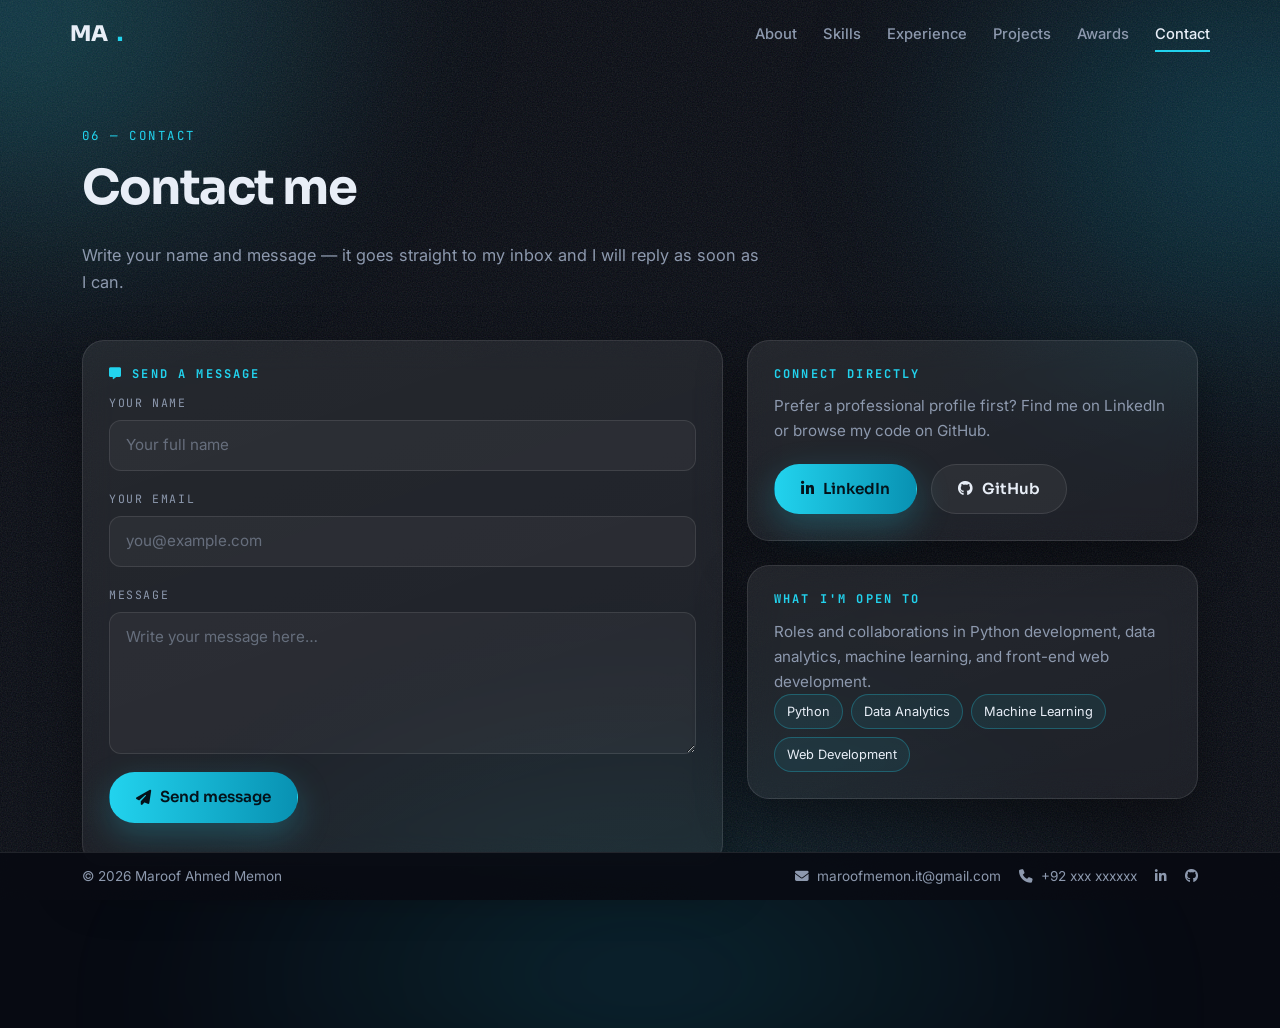
==== contact.html @ 17f88cef "Make site a single scrollable page with section dividers, photo hero, and separate contact page" ====
<!DOCTYPE html>
<html lang="en">
<head>
<meta charset="UTF-8">
<meta name="viewport" content="width=device-width, initial-scale=1.0">
<title>Contact — Maroof Ahmed Memon</title>
<meta name="description" content="Contact Maroof Ahmed Memon — Python Developer, Data Analytics & Machine Learning.">
<link rel="preconnect" href="https://fonts.googleapis.com">
<link rel="preconnect" href="https://fonts.gstatic.com" crossorigin>
<link href="https://fonts.googleapis.com/css2?family=Sora:wght@300;400;600;700;800&family=Inter:wght@300;400;500;600&family=JetBrains+Mono:wght@400;600&display=swap" rel="stylesheet">
<link href="https://cdn.jsdelivr.net/npm/bootstrap@5.3.3/dist/css/bootstrap.min.css" rel="stylesheet">
<link href="https://cdnjs.cloudflare.com/ajax/libs/font-awesome/6.5.2/css/all.min.css" rel="stylesheet">
<link rel="stylesheet" href="style.css">
</head>
<body>

<div class="bg-mesh" aria-hidden="true"></div>
<div class="grain" aria-hidden="true"></div>

<header class="nav" id="nav">
  <div class="container nav-inner">
    <a href="index.html" class="logo">MA<span class="logo-dot">.</span></a>
    <nav class="nav-links" id="navLinks">
      <a href="index.html#about">About</a>
      <a href="index.html#skills">Skills</a>
      <a href="index.html#experience">Experience</a>
      <a href="index.html#projects">Projects</a>
      <a href="index.html#awards">Awards</a>
      <a href="contact.html" class="active">Contact</a>
    </nav>
    <button class="menu-toggle" id="menuToggle" aria-label="Toggle menu" aria-expanded="false">
      <span></span><span></span><span></span>
    </button>
  </div>
</header>

<main>

<!-- ===================== CONTACT ===================== -->
<section class="section section-page-top" id="contact">
  <div class="container">
    <p class="eyebrow reveal">06 — Contact</p>
    <h2 class="section-title reveal">Contact me</h2>
    <p class="section-lead reveal">Write your name and message — it goes straight to my inbox and I will reply as soon as I can.</p>

    <div class="row g-4 contact-row reveal">
      <div class="col-lg-7">
        <div class="glass card">
          <h3><i class="fa-solid fa-message"></i> Send a message</h3>
          <form id="contactForm" action="https://formsubmit.co/maroofmemon.it@gmail.com" method="POST">
            <div class="field">
              <label for="cf-name">Your name</label>
              <input id="cf-name" name="name" type="text" required placeholder="Your full name" autocomplete="name">
            </div>
            <div class="field">
              <label for="cf-email">Your email</label>
              <input id="cf-email" name="email" type="email" required placeholder="you@example.com" autocomplete="email">
            </div>
            <div class="field">
              <label for="cf-message">Message</label>
              <textarea id="cf-message" name="message" rows="5" required placeholder="Write your message here…"></textarea>
            </div>
            <input type="hidden" name="_subject" value="New message from your portfolio">
            <input type="hidden" name="_template" value="table">
            <input type="hidden" name="_captcha" value="false">
            <input type="text" name="_honey" class="d-none" tabindex="-1" autocomplete="off">
            <button type="submit" class="btn btn-primary" id="cf-submit">
              <i class="fa-solid fa-paper-plane"></i> Send message
            </button>
            <p class="form-status" id="formStatus" role="status" aria-live="polite"></p>
          </form>
        </div>
      </div>

      <div class="col-lg-5">
        <div class="d-flex flex-column gap-4">
          <div class="glass card">
            <h3>Connect directly</h3>
            <p class="side-text">Prefer a professional profile first? Find me on LinkedIn or browse my code on GitHub.</p>
            <div class="hero-actions side-actions">
              <a href="https://linkedin.com/in/maroof-memon-965939221" target="_blank" rel="noopener" class="btn btn-primary"><i class="fa-brands fa-linkedin-in"></i> LinkedIn</a>
              <a href="https://github.com/Maroof-Memon" target="_blank" rel="noopener" class="btn btn-ghost"><i class="fa-brands fa-github"></i> GitHub</a>
            </div>
          </div>
          <div class="glass card">
            <h3>What I'm open to</h3>
            <p class="side-text">Roles and collaborations in Python development, data analytics, machine learning, and front-end web development.</p>
            <ul class="chips"><li>Python</li><li>Data Analytics</li><li>Machine Learning</li><li>Web Development</li></ul>
          </div>
        </div>
      </div>
    </div>
  </div>
</section>

</main>

<footer class="footer" id="footer">
  <div class="container footer-inner">
    <span class="footer-copy">© <span id="year"></span> Maroof Ahmed Memon</span>
    <div class="footer-contact">
      <a href="mailto:maroofmemon.it@gmail.com"><i class="fa-solid fa-envelope"></i><span>maroofmemon.it@gmail.com</span></a>
      <span class="footer-phone"><i class="fa-solid fa-phone"></i><span>+92 xxx xxxxxx</span></span>
      <a href="https://linkedin.com/in/maroof-memon-965939221" target="_blank" rel="noopener" aria-label="LinkedIn"><i class="fa-brands fa-linkedin-in"></i></a>
      <a href="https://github.com/Maroof-Memon" target="_blank" rel="noopener" aria-label="GitHub"><i class="fa-brands fa-github"></i></a>
    </div>
  </div>
</footer>

<div class="toast" id="toast"></div>

<script src="script.js"></script>
</body>
</html>
---- style.css ----
:root {
  --bg: #070a12;
  --bg-2: #0b1020;
  --text: #e8eef7;
  --muted: #8d99ae;
  --accent: #22d3ee;
  --accent-deep: #0891b2;
  --accent-bright: #67e8f9;
  --glass: rgba(255, 255, 255, 0.05);
  --glass-2: rgba(255, 255, 255, 0.08);
  --stroke: rgba(255, 255, 255, 0.1);
  --radius: 22px;
  --footer-h: 48px;
  --font-display: "Sora", system-ui, sans-serif;
  --font-body: "Inter", system-ui, sans-serif;
  --font-mono: "JetBrains Mono", monospace;
}

* { margin: 0; padding: 0; box-sizing: border-box; }

html { scroll-behavior: smooth; scroll-padding-top: 90px; }

body {
  font-family: var(--font-body);
  background: var(--bg);
  color: var(--text);
  line-height: 1.65;
  overflow-x: hidden;
  -webkit-font-smoothing: antialiased;
  padding-bottom: calc(var(--footer-h) + 18px);
}

a { text-decoration: none; color: inherit; }
p { margin-bottom: 0; }
ul { list-style: none; padding-left: 0; margin-bottom: 0; }
h1, h2, h3, h4, h5, h6 {
  font-family: var(--font-display);
  font-weight: 700;
  line-height: 1.2;
  margin-top: 0;
  margin-bottom: 0.5rem;
  color: var(--text);
}

.bg-mesh {
  position: fixed;
  inset: -20%;
  z-index: -2;
  background:
    radial-gradient(40% 45% at 15% 15%, rgba(34, 211, 238, 0.26), transparent 60%),
    radial-gradient(38% 42% at 85% 25%, rgba(8, 145, 178, 0.32), transparent 60%),
    radial-gradient(45% 45% at 50% 95%, rgba(34, 211, 238, 0.14), transparent 65%);
  filter: blur(60px);
  animation: drift 22s ease-in-out infinite alternate;
}

@keyframes drift {
  0% { transform: translate3d(0, 0, 0) scale(1); }
  100% { transform: translate3d(-3%, 2%, 0) scale(1.08); }
}

.grain {
  position: fixed;
  inset: 0;
  z-index: -1;
  pointer-events: none;
  opacity: 0.4;
  background-image: url("data:image/svg+xml,%3Csvg xmlns='http://www.w3.org/2000/svg' width='160' height='160'%3E%3Cfilter id='n'%3E%3CfeTurbulence type='fractalNoise' baseFrequency='0.8' numOctaves='3'/%3E%3C/filter%3E%3Crect width='100%25' height='100%25' filter='url(%23n)' opacity='0.35'/%3E%3C/svg%3E");
}

.container { width: min(1160px, 92%); margin-inline: auto; }

.glass {
  background: linear-gradient(160deg, var(--glass-2), var(--glass));
  border: 1px solid var(--stroke);
  backdrop-filter: blur(16px);
  -webkit-backdrop-filter: blur(16px);
  border-radius: var(--radius);
  box-shadow: 0 20px 50px rgba(0, 0, 0, 0.35);
}

.card { color: var(--text); padding: 26px; transition: transform 0.35s ease, border-color 0.35s ease, box-shadow 0.35s ease; }
.card:hover {
  transform: translateY(-5px);
  border-color: rgba(34, 211, 238, 0.45);
  box-shadow: 0 26px 60px rgba(34, 211, 238, 0.12);
}

.grad-text {
  background: linear-gradient(92deg, var(--accent-bright), var(--accent-deep));
  -webkit-background-clip: text;
  background-clip: text;
  color: transparent;
}

/* ---------- Nav ---------- */
.nav {
  position: fixed;
  top: 0; left: 0; right: 0;
  z-index: 100;
  transition: background 0.3s ease, border-color 0.3s ease;
  border-bottom: 1px solid transparent;
}
.nav.scrolled {
  background: rgba(7, 10, 18, 0.8);
  backdrop-filter: blur(18px);
  -webkit-backdrop-filter: blur(18px);
  border-bottom-color: var(--stroke);
}
.nav-inner { display: flex; align-items: center; justify-content: space-between; padding: 16px 0; }
.logo { font-family: var(--font-display); font-weight: 800; font-size: 1.35rem; color: var(--text); letter-spacing: -0.02em; display: inline-flex; align-items: center; gap: 10px; }
.logo-pic {
  width: 36px;
  height: 36px;
  border-radius: 50%;
  object-fit: cover;
  object-position: center;
  border: 1px solid rgba(34, 211, 238, 0.45);
  box-shadow: 0 0 14px rgba(34, 211, 238, 0.28);
  transition: transform 0.3s ease, border-color 0.3s ease, box-shadow 0.3s ease;
}
.logo:hover .logo-pic {
  transform: scale(1.08);
  border-color: var(--accent);
  box-shadow: 0 0 20px rgba(34, 211, 238, 0.5);
}
.logo-dot { color: var(--accent); }
.nav-links { display: flex; align-items: center; gap: 26px; }
.nav-links a {
  color: var(--muted);
  font-size: 0.92rem;
  font-weight: 500;
  position: relative;
  transition: color 0.25s ease;
}
.nav-links a:hover, .nav-links a.active { color: var(--text); }
.nav-links a::after {
  content: "";
  position: absolute;
  left: 0; bottom: -6px;
  width: 0; height: 2px;
  background: var(--accent);
  transition: width 0.3s ease;
}
.nav-links a:hover::after, .nav-links a.active::after { width: 100%; }

.menu-toggle { display: none; flex-direction: column; gap: 5px; background: none; border: 0; cursor: pointer; padding: 8px; }
.menu-toggle span { width: 24px; height: 2px; background: var(--text); border-radius: 2px; transition: transform 0.3s ease, opacity 0.3s ease; }
.menu-toggle.open span:nth-child(1) { transform: translateY(7px) rotate(45deg); }
.menu-toggle.open span:nth-child(2) { opacity: 0; }
.menu-toggle.open span:nth-child(3) { transform: translateY(-7px) rotate(-45deg); }

/* ---------- Sections (single scrollable page) ---------- */
.section { padding: 96px 0; }
#home { padding: 0; }
.section-page-top { padding-top: 126px; }

.section-divider {
  width: min(1160px, 92%);
  height: 1px;
  margin: 0 auto;
  background: linear-gradient(90deg, transparent, rgba(34, 211, 238, 0.5), transparent);
  box-shadow: 0 0 18px rgba(34, 211, 238, 0.28);
}

@keyframes pageIn {
  from { opacity: 0; transform: translateY(18px); }
  to { opacity: 1; transform: none; }
}

/* ---------- Hero ---------- */
.hero { min-height: calc(92svh - var(--footer-h)); display: flex; align-items: center; position: relative; padding: 130px 0 48px; }
.hero-inner { display: grid; grid-template-columns: 1.25fr 0.85fr; gap: 56px; align-items: center; }

.hero-badge {
  display: inline-block;
  font-family: var(--font-mono);
  font-size: 0.75rem;
  letter-spacing: 0.16em;
  text-transform: uppercase;
  color: var(--accent);
  border: 1px solid rgba(34, 211, 238, 0.35);
  background: rgba(34, 211, 238, 0.08);
  padding: 7px 14px;
  border-radius: 999px;
  margin-bottom: 22px;
}

.hero-name {
  font-family: var(--font-display);
  font-size: clamp(2.7rem, 6vw, 4.6rem);
  font-weight: 800;
  line-height: 1.05;
  letter-spacing: -0.03em;
  margin-bottom: 0;
}

.hero-role { font-family: var(--font-display); font-size: clamp(1.1rem, 2.4vw, 1.6rem); font-weight: 600; margin-top: 16px; color: var(--text); }
.typed { color: var(--accent); }
.cursor { color: var(--accent-deep); animation: blink 1s steps(2) infinite; }
@keyframes blink { 50% { opacity: 0; } }

.hero-sub { color: var(--muted); max-width: 56ch; margin-top: 18px; font-size: 1.02rem; }

.hero-actions { display: flex; flex-wrap: wrap; gap: 14px; margin-top: 30px; }
.btn {
  font-family: var(--font-display);
  font-size: 0.95rem;
  font-weight: 600;
  padding: 13px 26px;
  border-radius: 999px;
  text-decoration: none;
  cursor: pointer;
  border: 1px solid transparent;
  transition: transform 0.25s ease, box-shadow 0.25s ease, background 0.25s ease;
  display: inline-flex;
  align-items: center;
  justify-content: center;
  gap: 9px;
}
.btn-primary {
  background: linear-gradient(92deg, var(--accent), var(--accent-deep));
  color: #04121a;
  box-shadow: 0 12px 34px rgba(34, 211, 238, 0.25);
}
.btn-primary:hover { transform: translateY(-3px); box-shadow: 0 18px 44px rgba(34, 211, 238, 0.4); color: #04121a; }
.btn-ghost { background: var(--glass); border-color: var(--stroke); color: var(--text); }
.btn-ghost:hover { background: var(--glass-2); transform: translateY(-3px); color: var(--text); border-color: rgba(34, 211, 238, 0.5); }
.btn:disabled { opacity: 0.55; cursor: wait; transform: none; }
.btn:focus-visible, .btn:focus { box-shadow: 0 0 0 3px rgba(34, 211, 238, 0.4); }

.hero-stats {
  display: grid;
  grid-template-columns: repeat(3, 1fr);
  gap: 20px;
  margin-bottom: 56px;
}
.stat {
  padding: 28px 24px;
  text-align: center;
  position: relative;
  overflow: hidden;
  transition: transform 0.35s ease, border-color 0.35s ease, box-shadow 0.35s ease;
}
.stat::before {
  content: "";
  position: absolute;
  top: 0; left: 18%; right: 18%;
  height: 2px;
  background: linear-gradient(90deg, transparent, var(--accent), transparent);
  opacity: 0.75;
}
.stat:hover {
  transform: translateY(-5px);
  border-color: rgba(34, 211, 238, 0.45);
  box-shadow: 0 24px 54px rgba(34, 211, 238, 0.12);
}
.stat-num {
  display: block;
  font-family: var(--font-display);
  font-size: clamp(1.9rem, 3.6vw, 2.6rem);
  font-weight: 800;
  background: linear-gradient(92deg, var(--accent-bright), var(--accent-deep));
  -webkit-background-clip: text;
  background-clip: text;
  color: transparent;
  line-height: 1.1;
}
.stat-label { display: block; margin-top: 6px; font-size: 0.83rem; color: var(--muted); letter-spacing: 0.08em; text-transform: uppercase; font-family: var(--font-mono); }

/* ---------- Hero photo ---------- */
.hero-photo { display: flex; justify-content: center; }
.photo-frame {
  position: relative;
  padding: 12px;
  border-radius: 30px;
  max-width: 360px;
  width: 100%;
}
.photo-frame img {
  width: 100%;
  aspect-ratio: 3 / 4;
  object-fit: cover;
  object-position: top center;
  display: block;
  border-radius: 22px;
  border: 1px solid var(--stroke);
  background: var(--bg-2);
  cursor: zoom-in;
  transition: transform 0.4s ease, border-color 0.4s ease;
}
.photo-frame:hover img { transform: translateY(-4px); border-color: rgba(34, 211, 238, 0.5); }
.photo-frame::before {
  content: "";
  position: absolute;
  inset: -1px;
  border-radius: 30px;
  padding: 1.5px;
  background: linear-gradient(150deg, rgba(34, 211, 238, 0.85), transparent 45%, rgba(8, 145, 178, 0.55));
  -webkit-mask: linear-gradient(#fff 0 0) content-box, linear-gradient(#fff 0 0);
  -webkit-mask-composite: xor;
  mask-composite: exclude;
  pointer-events: none;
}
.photo-tag {
  position: absolute;
  left: 50%;
  bottom: -16px;
  transform: translateX(-50%);
  display: inline-flex;
  align-items: center;
  gap: 8px;
  white-space: nowrap;
  font-family: var(--font-mono);
  font-size: 0.68rem;
  letter-spacing: 0.14em;
  text-transform: uppercase;
  color: var(--text);
  background: rgba(11, 16, 32, 0.92);
  border: 1px solid rgba(34, 211, 238, 0.4);
  border-radius: 999px;
  padding: 8px 14px;
  backdrop-filter: blur(10px);
  -webkit-backdrop-filter: blur(10px);
  box-shadow: 0 10px 30px rgba(0, 0, 0, 0.45);
}
.photo-dot {
  width: 8px; height: 8px;
  border-radius: 50%;
  background: var(--accent);
  box-shadow: 0 0 10px var(--accent);
  animation: blink 1.4s ease-in-out infinite;
}

/* ---------- Sections ---------- */
.eyebrow {
  font-family: var(--font-mono);
  font-size: 0.78rem;
  letter-spacing: 0.2em;
  text-transform: uppercase;
  color: var(--accent);
  margin-bottom: 12px;
}
.section-title {
  font-family: var(--font-display);
  font-size: clamp(1.9rem, 4vw, 3rem);
  font-weight: 700;
  letter-spacing: -0.03em;
  margin-bottom: 44px;
}
.section-lead { color: var(--muted); max-width: 68ch; margin: -18px 0 44px; font-size: 1.02rem; }
.subsection-title {
  font-family: var(--font-display);
  font-size: clamp(1.3rem, 2.6vw, 1.7rem);
  letter-spacing: -0.02em;
  margin: 56px 0 24px;
}

/* ---------- About ---------- */
.about-grid { display: grid; grid-template-columns: 1.4fr 1fr; gap: 24px; }
.about-main p + p { margin-top: 16px; color: var(--muted); }
.about-main p:first-child { font-size: 1.06rem; }
.about-main strong { color: var(--accent); font-weight: 600; }
.about-side { display: grid; gap: 24px; align-content: start; }
.card h3 {
  font-family: var(--font-mono);
  font-size: 0.75rem;
  letter-spacing: 0.18em;
  text-transform: uppercase;
  color: var(--accent);
  margin-bottom: 12px;
}
.edu-degree { font-family: var(--font-display); font-weight: 700; font-size: 1.1rem; }
.edu-school { color: var(--muted); }
.edu-meta { color: var(--accent); font-size: 0.9rem; margin-top: 4px; }
.edu-areas { color: var(--muted); font-size: 0.88rem; margin-top: 12px; border-top: 1px solid var(--stroke); padding-top: 12px; }

/* ---------- Skills ---------- */
.skills-grid { display: grid; grid-template-columns: repeat(4, 1fr); gap: 20px; }
.chips { list-style: none; display: flex; flex-wrap: wrap; gap: 8px; }
.chips li {
  font-size: 0.8rem;
  padding: 6px 12px;
  border-radius: 999px;
  background: rgba(34, 211, 238, 0.08);
  border: 1px solid rgba(34, 211, 238, 0.28);
  color: var(--text);
  transition: background 0.25s ease, border-color 0.25s ease;
}
.chips li:hover { background: rgba(34, 211, 238, 0.2); border-color: rgba(34, 211, 238, 0.55); }

/* ---------- Timeline ---------- */
.timeline { position: relative; padding-left: 30px; max-width: 860px; }
.timeline::before {
  content: "";
  position: absolute;
  left: 6px; top: 12px; bottom: 12px;
  width: 2px;
  background: linear-gradient(180deg, var(--accent), transparent);
}
.timeline-item { position: relative; }
.timeline-dot {
  position: absolute;
  left: -31px; top: 32px;
  width: 14px; height: 14px;
  border-radius: 50%;
  background: var(--accent);
  box-shadow: 0 0 0 5px rgba(34, 211, 238, 0.18), 0 0 18px rgba(34, 211, 238, 0.8);
}
.timeline-head { display: flex; justify-content: space-between; align-items: flex-start; gap: 16px; flex-wrap: wrap; }
.timeline-head h3 { color: var(--text); font-family: var(--font-display); font-size: 1.35rem; text-transform: none; letter-spacing: -0.02em; margin-bottom: 4px; }
.timeline-company { color: var(--accent); font-weight: 500; }
.timeline-date {
  font-family: var(--font-mono);
  font-size: 0.78rem;
  color: var(--muted);
  border: 1px solid var(--stroke);
  padding: 6px 12px;
  border-radius: 999px;
  white-space: nowrap;
}
.bullets { list-style: none; margin-top: 18px; display: grid; gap: 10px; }
.bullets li { position: relative; padding-left: 22px; color: var(--muted); font-size: 0.95rem; }
.bullets li::before {
  content: "▹";
  position: absolute;
  left: 0;
  color: var(--accent);
}

/* ---------- Projects ---------- */
.projects-grid { display: grid; grid-template-columns: repeat(3, 1fr); gap: 22px; }
.project-wide { grid-column: 1 / -1; }
.project-top { display: flex; justify-content: space-between; align-items: center; margin-bottom: 14px; }
.project-index { font-family: var(--font-mono); font-size: 0.85rem; color: var(--muted); }
.project-award {
  font-family: var(--font-mono);
  font-size: 0.72rem;
  letter-spacing: 0.12em;
  text-transform: uppercase;
  color: #04121a;
  background: linear-gradient(92deg, var(--accent-bright), var(--accent-deep));
  padding: 5px 12px;
  border-radius: 999px;
  font-weight: 600;
}
.project h3 { font-family: var(--font-display); font-size: 1.3rem; color: var(--text); text-transform: none; letter-spacing: -0.02em; margin-bottom: 10px; }
.project p { color: var(--muted); font-size: 0.95rem; }
.project strong { color: var(--text); }
.tech { margin-top: 18px; }

.project-media { margin-top: 20px; }
.project-media img {
  width: 100%;
  aspect-ratio: 16 / 9;
  object-fit: cover;
  display: block;
  border-radius: 14px;
  border: 1px solid var(--stroke);
  background: var(--bg-2);
  transition: transform 0.35s ease, border-color 0.35s ease;
}
.project-media img.zoomable { cursor: zoom-in; }
.project-media img.zoomable:hover { transform: translateY(-4px); border-color: rgba(34, 211, 238, 0.55); }

.gallery { display: grid; grid-template-columns: repeat(3, 1fr); gap: 12px; }
.gallery img { aspect-ratio: 16 / 10; }

.project-media.media-missing img { display: none; }
.project-media.media-missing {
  aspect-ratio: 16 / 9;
  border: 1px dashed rgba(34, 211, 238, 0.45);
  border-radius: 14px;
  background: linear-gradient(160deg, rgba(34, 211, 238, 0.08), rgba(255, 255, 255, 0.02));
  display: flex;
  flex-direction: column;
  align-items: center;
  justify-content: center;
  gap: 10px;
  text-align: center;
  padding: 24px;
  color: var(--muted);
  font-size: 0.85rem;
}
.project-media.media-missing::before {
  content: "\f201";
  font-family: "Font Awesome 6 Free";
  font-weight: 900;
  font-size: 1.8rem;
  color: var(--accent);
  line-height: 1;
}
.project-media.media-missing::after { content: attr(data-fallback); max-width: 36ch; line-height: 1.5; }

/* ---------- Awards ---------- */
.awards-grid { display: grid; grid-template-columns: repeat(3, 1fr); gap: 20px; }
.award-icon { font-size: 1.4rem; display: block; margin-bottom: 14px; color: var(--accent); }
.award h3 { color: var(--text); text-transform: none; font-family: var(--font-display); font-size: 1.05rem; letter-spacing: -0.01em; margin-bottom: 8px; }
.award p { color: var(--muted); font-size: 0.9rem; }
.award-highlight {
  border-color: rgba(34, 211, 238, 0.5);
  background: linear-gradient(160deg, rgba(34, 211, 238, 0.14), rgba(8, 145, 178, 0.08));
}

.cert-grid { display: grid; grid-template-columns: repeat(4, 1fr); gap: 18px; }
.cert { display: flex; flex-direction: column; gap: 8px; text-align: left; }
.cert > i { font-size: 1.7rem; color: var(--accent); }
.cert-title { font-family: var(--font-display); font-weight: 600; font-size: 0.95rem; color: var(--text); line-height: 1.4; }
.cert-link { font-family: var(--font-mono); font-size: 0.72rem; letter-spacing: 0.1em; text-transform: uppercase; color: var(--muted); transition: color 0.25s ease; }
.cert:hover .cert-link { color: var(--accent); }
.cert img {
  width: 100%;
  aspect-ratio: 4 / 3;
  object-fit: cover;
  object-position: top;
  display: block;
  border-radius: 12px;
  border: 1px solid var(--stroke);
  cursor: zoom-in;
  background: var(--bg-2);
}

/* ---------- Contact ---------- */
.contact-row { align-items: stretch; }
.side-text { color: var(--muted); font-size: 0.95rem; }
.side-actions { margin-top: 20px; }
.form-status { margin-top: 16px; font-size: 0.92rem; color: var(--muted); }
.form-status.ok { color: var(--accent); font-weight: 500; }
.form-status.err { color: var(--text); font-weight: 500; }

.field { display: flex; flex-direction: column; gap: 8px; margin-bottom: 18px; }
.field label {
  font-family: var(--font-mono);
  font-size: 0.72rem;
  letter-spacing: 0.14em;
  text-transform: uppercase;
  color: var(--muted);
}
.field input, .field textarea {
  background: rgba(255, 255, 255, 0.04);
  border: 1px solid var(--stroke);
  border-radius: 12px;
  padding: 13px 16px;
  color: var(--text);
  font-family: var(--font-body);
  font-size: 0.95rem;
  line-height: 1.5;
  transition: border-color 0.25s ease, box-shadow 0.25s ease;
}
.field input:focus, .field textarea:focus {
  outline: none;
  border-color: var(--accent);
  box-shadow: 0 0 0 3px rgba(34, 211, 238, 0.15);
  background: rgba(34, 211, 238, 0.05);
}
.field input::placeholder, .field textarea::placeholder { color: rgba(141, 153, 174, 0.6); }
.field textarea { resize: vertical; min-height: 130px; }

/* ---------- Footer (static) ---------- */
.footer {
  position: fixed;
  left: 0; right: 0; bottom: 0;
  z-index: 90;
  height: var(--footer-h);
  background: rgba(7, 10, 18, 0.88);
  backdrop-filter: blur(16px);
  -webkit-backdrop-filter: blur(16px);
  border-top: 1px solid var(--stroke);
}
.footer-inner {
  height: 100%;
  display: flex;
  justify-content: space-between;
  align-items: center;
  gap: 16px;
  color: var(--muted);
  font-size: 0.85rem;
}
.footer-contact { display: flex; align-items: center; gap: 18px; flex-wrap: wrap; }
.footer-contact a,
.footer-contact .footer-phone {
  display: inline-flex;
  align-items: center;
  gap: 8px;
  color: var(--muted);
  font-size: 0.85rem;
  transition: color 0.25s ease;
}
.footer-contact a:hover { color: var(--accent); }

/* ---------- Toast ---------- */
.toast {
  position: fixed;
  left: 50%; bottom: calc(var(--footer-h) + 18px);
  transform: translate(-50%, 120px);
  background: rgba(11, 16, 32, 0.96);
  border: 1px solid rgba(34, 211, 238, 0.4);
  color: var(--text);
  padding: 12px 22px;
  border-radius: 999px;
  font-size: 0.9rem;
  z-index: 250;
  transition: transform 0.4s cubic-bezier(0.2, 0.9, 0.3, 1.4);
  backdrop-filter: blur(12px);
}
.toast.show { transform: translate(-50%, 0); }

/* ---------- Lightbox ---------- */
.lightbox {
  position: fixed;
  inset: 0;
  z-index: 300;
  background: rgba(4, 6, 12, 0.93);
  backdrop-filter: blur(8px);
  -webkit-backdrop-filter: blur(8px);
  display: none;
  align-items: center;
  justify-content: center;
  padding: 5vh 5vw;
}
.lightbox.open { display: flex; animation: pageIn 0.3s ease both; }
.lightbox img {
  max-width: 100%;
  max-height: 86vh;
  border-radius: 14px;
  border: 1px solid var(--stroke);
  box-shadow: 0 30px 80px rgba(0, 0, 0, 0.65);
  object-fit: contain;
}
.lightbox-close {
  position: absolute;
  top: 18px; right: 26px;
  font-size: 1.8rem;
  background: none;
  border: 0;
  color: var(--text);
  cursor: pointer;
  transition: color 0.25s ease, transform 0.25s ease;
}
.lightbox-close:hover { color: var(--accent); transform: scale(1.1); }

/* ---------- Reveal ---------- */
.reveal { opacity: 0; transform: translateY(28px); transition: opacity 0.7s ease, transform 0.7s ease; }
.reveal.visible { opacity: 1; transform: none; }

/* ---------- Responsive ---------- */
@media (max-width: 1100px) {
  .projects-grid { grid-template-columns: repeat(2, 1fr); }
  .cert-grid { grid-template-columns: repeat(2, 1fr); }
}

@media (max-width: 980px) {
  .hero-inner, .about-grid { grid-template-columns: 1fr; }
  .skills-grid { grid-template-columns: repeat(2, 1fr); }
  .awards-grid { grid-template-columns: repeat(2, 1fr); }
  .gallery { grid-template-columns: repeat(2, 1fr); }
}

@media (max-width: 720px) {
  .nav-links {
    position: fixed;
    top: 64px; right: 4%;
    left: 4%;
    flex-direction: column;
    align-items: stretch;
    gap: 4px;
    background: rgba(7, 10, 18, 0.97);
    border: 1px solid var(--stroke);
    border-radius: 20px;
    padding: 16px;
    backdrop-filter: blur(20px);
    transform: translateY(-14px);
    opacity: 0;
    pointer-events: none;
    transition: opacity 0.3s ease, transform 0.3s ease;
  }
  .nav-links.open { opacity: 1; transform: none; pointer-events: auto; }
  .nav-links a { padding: 12px 14px; border-radius: 12px; }
  .nav-links a:hover { background: var(--glass-2); }
  .nav-links a::after { display: none; }
  .menu-toggle { display: flex; }

  .projects-grid, .skills-grid, .awards-grid, .cert-grid, .hero-stats, .gallery { grid-template-columns: 1fr; }
  .section { padding: 68px 0; }
  .section-page-top { padding-top: 108px; }
  .card { padding: 22px; }
  .timeline { padding-left: 24px; }

  .footer-contact a span,
  .footer-contact .footer-phone span { display: none; }
  .footer-copy { font-size: 0.78rem; }
  .footer-inner { font-size: 0.78rem; }
}

@media (prefers-reduced-motion: reduce) {
  * { animation: none !important; transition: none !important; scroll-behavior: auto; }
  .reveal { opacity: 1; transform: none; }
}
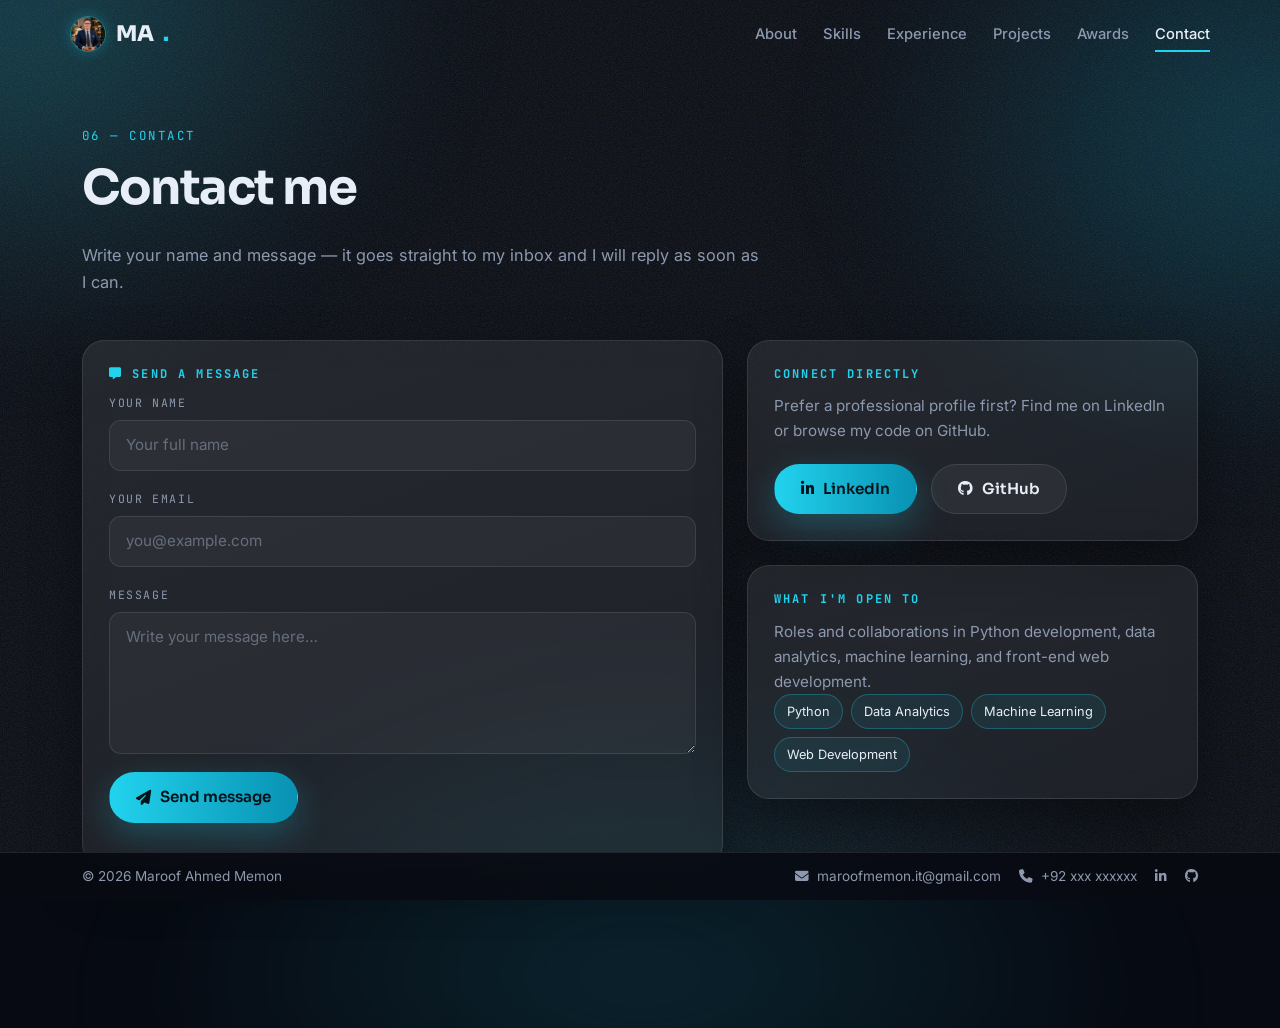
==== commit b6e2efd1: "Add logo image to contact page nav" ====
--- a/contact.html
+++ b/contact.html
@@ -19,7 +19,10 @@
 
 <header class="nav" id="nav">
   <div class="container nav-inner">
-    <a href="index.html" class="logo">MA<span class="logo-dot">.</span></a>
+    <a href="index.html" class="logo" aria-label="Home — Maroof Ahmed Memon">
+      <img class="logo-pic" src="Logo%20Pic.png" alt="Maroof Ahmed Memon logo">
+      MA<span class="logo-dot">.</span>
+    </a>
     <nav class="nav-links" id="navLinks">
       <a href="index.html#about">About</a>
       <a href="index.html#skills">Skills</a>
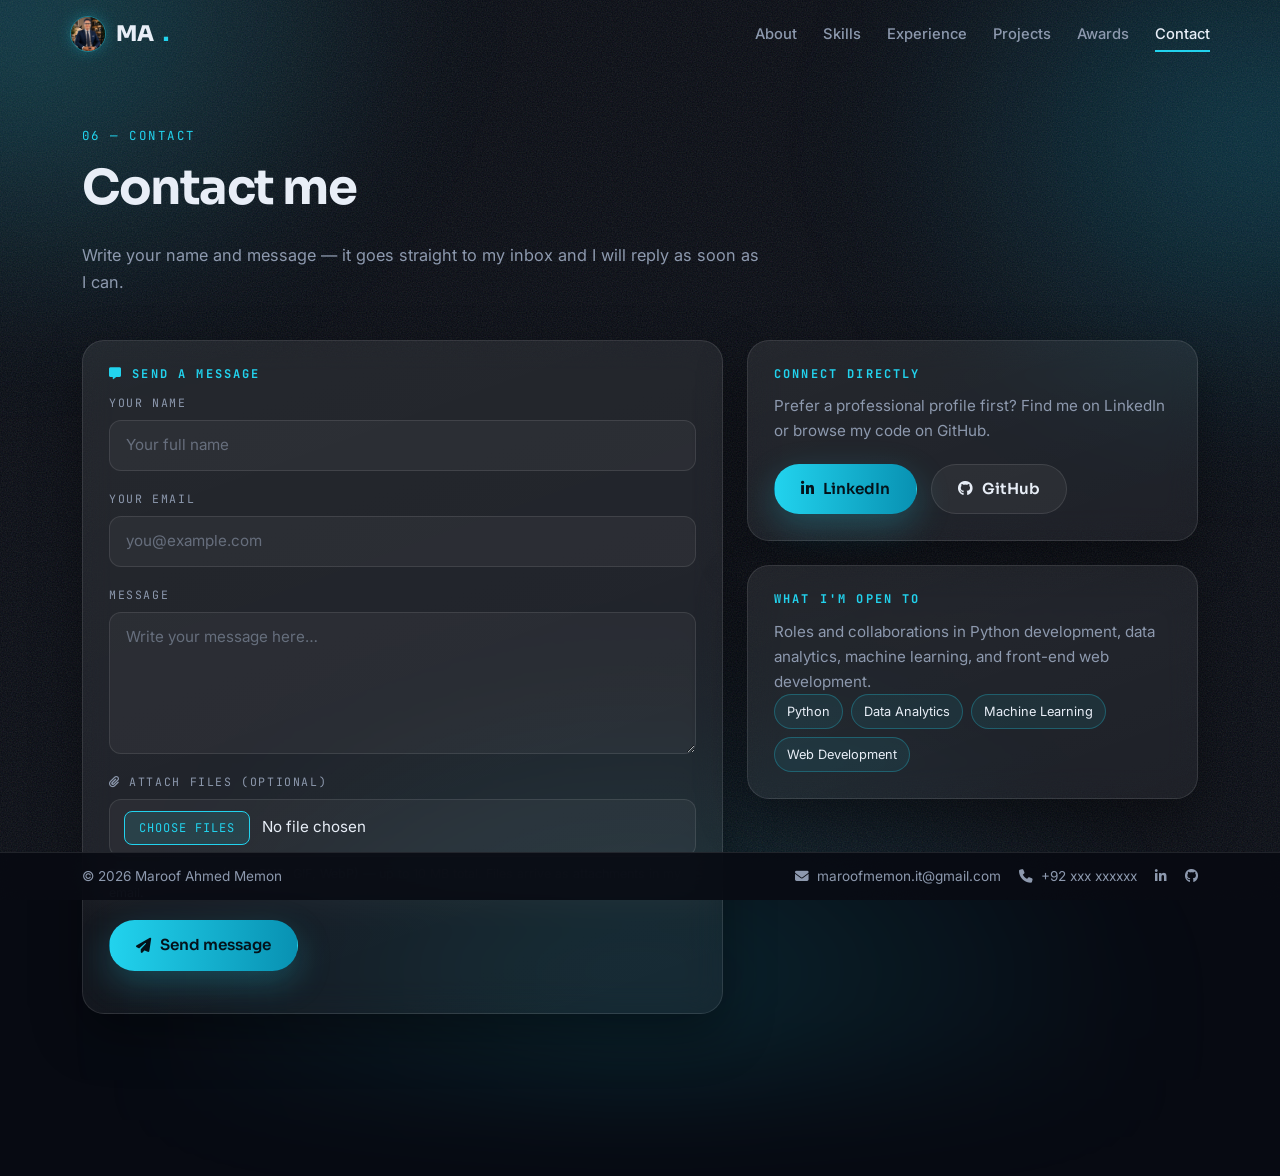
==== commit 50f5a546: "Add inline send confirmation and file attachments to contact form" ====
--- a/contact.html
+++ b/contact.html
@@ -50,7 +50,7 @@
       <div class="col-lg-7">
         <div class="glass card">
           <h3><i class="fa-solid fa-message"></i> Send a message</h3>
-          <form id="contactForm" action="https://formsubmit.co/maroofmemon.it@gmail.com" method="POST">
+          <form id="contactForm" action="https://formsubmit.co/maroofmemon.it@gmail.com" method="POST" enctype="multipart/form-data">
             <div class="field">
               <label for="cf-name">Your name</label>
               <input id="cf-name" name="name" type="text" required placeholder="Your full name" autocomplete="name">
@@ -63,9 +63,15 @@
               <label for="cf-message">Message</label>
               <textarea id="cf-message" name="message" rows="5" required placeholder="Write your message here…"></textarea>
             </div>
+            <div class="field">
+              <label for="cf-file"><i class="fa-solid fa-paperclip"></i> Attach files (optional)</label>
+              <input id="cf-file" name="attachment" type="file" multiple accept=".pdf,.png,.jpg,.jpeg,.gif,.webp,image/*,application/pdf">
+              <small class="field-hint">PDF or image files (JPG, PNG, GIF, WebP) — up to 10 MB total. Files arrive as attachments in my email.</small>
+            </div>
             <input type="hidden" name="_subject" value="New message from your portfolio">
             <input type="hidden" name="_template" value="table">
             <input type="hidden" name="_captcha" value="false">
+            <input type="hidden" name="_next" id="cf-next" value="">
             <input type="text" name="_honey" class="d-none" tabindex="-1" autocomplete="off">
             <button type="submit" class="btn btn-primary" id="cf-submit">
               <i class="fa-solid fa-paper-plane"></i> Send message
--- a/style.css
+++ b/style.css
@@ -555,6 +555,26 @@
 }
 .field input::placeholder, .field textarea::placeholder { color: rgba(141, 153, 174, 0.6); }
 .field textarea { resize: vertical; min-height: 130px; }
+.field input[type="file"] { padding: 11px 14px; cursor: pointer; }
+.field input[type="file"]::file-selector-button {
+  background: rgba(34, 211, 238, 0.12);
+  border: 1px solid var(--accent);
+  color: var(--accent);
+  font-family: var(--font-mono);
+  font-size: 0.75rem;
+  letter-spacing: 0.08em;
+  text-transform: uppercase;
+  border-radius: 8px;
+  padding: 7px 14px;
+  margin-right: 12px;
+  cursor: pointer;
+  transition: background 0.25s ease, color 0.25s ease;
+}
+.field input[type="file"]::file-selector-button:hover {
+  background: var(--accent);
+  color: #04121a;
+}
+.field-hint { color: rgba(141, 153, 174, 0.75); font-size: 0.78rem; line-height: 1.5; }
 
 /* ---------- Footer (static) ---------- */
 .footer {
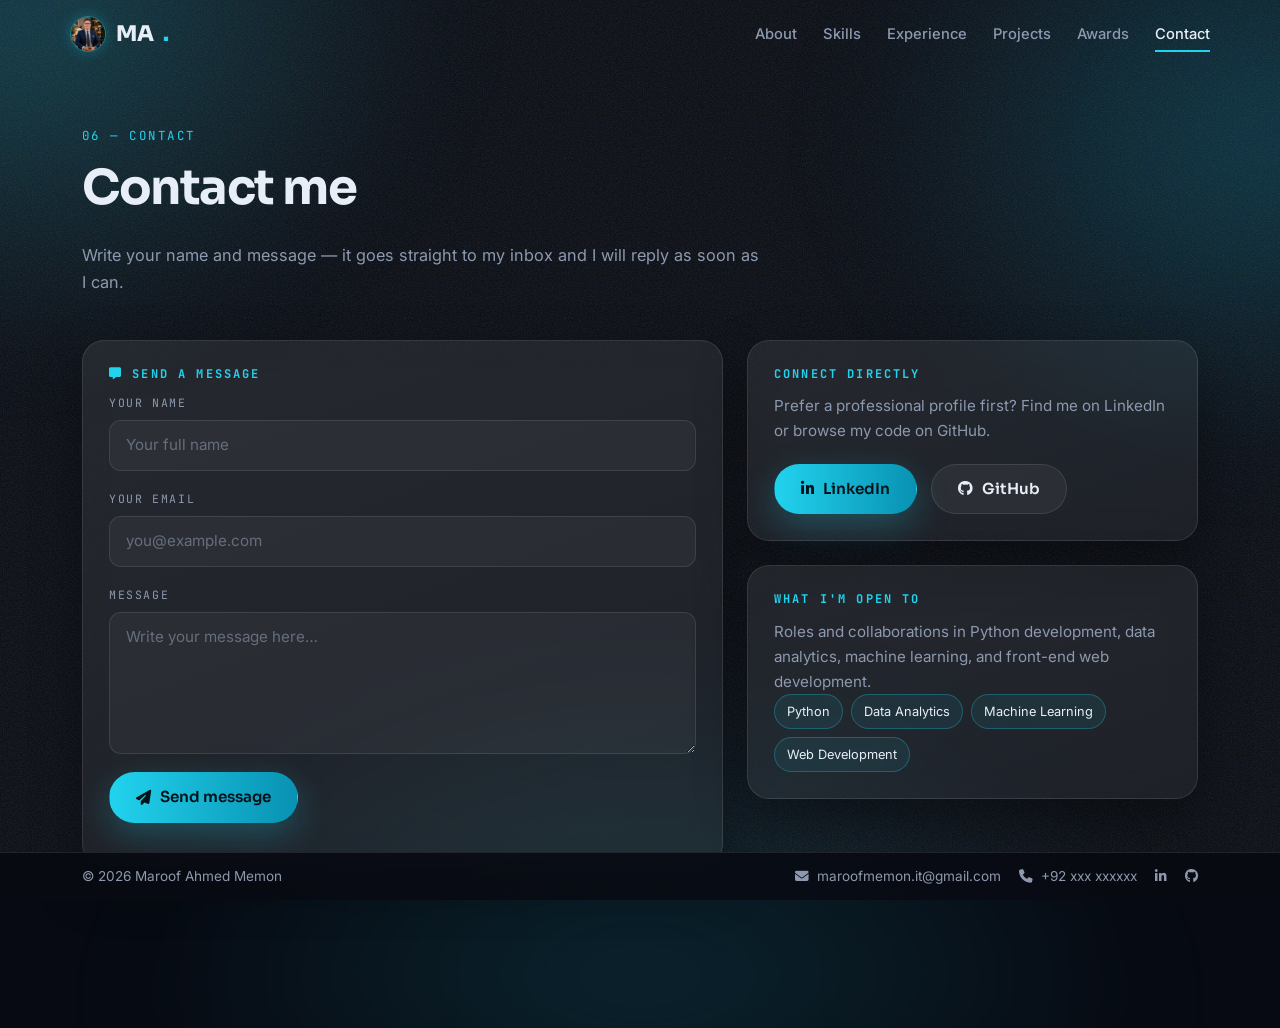
==== commit 8488329d: "Fix form to use AJAX only without file uploads" ====
--- a/contact.html
+++ b/contact.html
@@ -11,6 +11,7 @@
 <link href="https://cdn.jsdelivr.net/npm/bootstrap@5.3.3/dist/css/bootstrap.min.css" rel="stylesheet">
 <link href="https://cdnjs.cloudflare.com/ajax/libs/font-awesome/6.5.2/css/all.min.css" rel="stylesheet">
 <link rel="stylesheet" href="style.css">
+<noscript><style>#cf-frame{display:block!important;height:340px;width:100%;border:1px solid rgba(255,255,255,.12);border-radius:12px;margin-top:16px;}</style></noscript>
 </head>
 <body>
 
@@ -20,7 +21,7 @@
 <header class="nav" id="nav">
   <div class="container nav-inner">
     <a href="index.html" class="logo" aria-label="Home — Maroof Ahmed Memon">
-      <img class="logo-pic" src="Logo%20Pic.png" alt="Maroof Ahmed Memon logo">
+      <img class="logo-pic" src="Profile-Pictures/Logo%20Pic.png" alt="Maroof Ahmed Memon logo">
       MA<span class="logo-dot">.</span>
     </a>
     <nav class="nav-links" id="navLinks">
@@ -50,7 +51,7 @@
       <div class="col-lg-7">
         <div class="glass card">
           <h3><i class="fa-solid fa-message"></i> Send a message</h3>
-          <form id="contactForm" action="https://formsubmit.co/maroofmemon.it@gmail.com" method="POST" enctype="multipart/form-data">
+          <form id="contactForm" action="https://formsubmit.co/maroofmemon.it@gmail.com" method="POST">
             <div class="field">
               <label for="cf-name">Your name</label>
               <input id="cf-name" name="name" type="text" required placeholder="Your full name" autocomplete="name">
@@ -63,15 +64,10 @@
               <label for="cf-message">Message</label>
               <textarea id="cf-message" name="message" rows="5" required placeholder="Write your message here…"></textarea>
             </div>
-            <div class="field">
-              <label for="cf-file"><i class="fa-solid fa-paperclip"></i> Attach files (optional)</label>
-              <input id="cf-file" name="attachment" type="file" multiple accept=".pdf,.png,.jpg,.jpeg,.gif,.webp,image/*,application/pdf">
-              <small class="field-hint">PDF or image files (JPG, PNG, GIF, WebP) — up to 10 MB total. Files arrive as attachments in my email.</small>
-            </div>
             <input type="hidden" name="_subject" value="New message from your portfolio">
             <input type="hidden" name="_template" value="table">
             <input type="hidden" name="_captcha" value="false">
-            <input type="hidden" name="_next" id="cf-next" value="">
+            <input type="hidden" name="_next" id="cf-next" value="https://maroof-memon.github.io/maroof-portfolio/thanks.html">
             <input type="text" name="_honey" class="d-none" tabindex="-1" autocomplete="off">
             <button type="submit" class="btn btn-primary" id="cf-submit">
               <i class="fa-solid fa-paper-plane"></i> Send message
--- a/style.css
+++ b/style.css
@@ -375,6 +375,155 @@
 .edu-meta { color: var(--accent); font-size: 0.9rem; margin-top: 4px; }
 .edu-areas { color: var(--muted); font-size: 0.88rem; margin-top: 12px; border-top: 1px solid var(--stroke); padding-top: 12px; }
 
+/* ---------- Intro video (About) ---------- */
+.intro-block {
+  margin-top: 26px;
+  padding-top: 24px;
+  border-top: 1px solid var(--stroke);
+  display: flex;
+  align-items: center;
+  justify-content: space-between;
+  gap: 20px;
+  flex-wrap: wrap;
+}
+.intro-info { flex: 1 1 260px; min-width: 0; }
+.card .intro-info h3 {
+  font-family: var(--font-display);
+  font-size: 1.12rem;
+  font-weight: 700;
+  letter-spacing: -0.02em;
+  text-transform: none;
+  color: var(--text);
+  margin-bottom: 6px;
+  display: flex;
+  align-items: center;
+  gap: 10px;
+}
+.card .intro-info h3::before {
+  content: "\f03d";
+  font-family: "Font Awesome 6 Free";
+  font-weight: 900;
+  color: var(--accent);
+  font-size: 0.85rem;
+}
+.card .intro-info p { color: var(--muted); font-size: 0.92rem; margin: 0; }
+.intro-btn { flex: 0 0 auto; white-space: nowrap; }
+.intro-btn .fa-play { font-size: 0.85em; }
+
+/* ---------- Video modal ---------- */
+.video-modal {
+  position: fixed;
+  inset: 0;
+  z-index: 320;
+  background: rgba(4, 6, 12, 0.92);
+  backdrop-filter: blur(10px);
+  -webkit-backdrop-filter: blur(10px);
+  display: none;
+  align-items: center;
+  justify-content: center;
+  padding: 4vh 4vw;
+}
+.video-modal.open { display: flex; animation: pageIn 0.3s ease both; }
+.video-modal-card {
+  width: min(900px, 100%);
+  max-height: 94vh;
+  overflow-y: auto;
+  padding: 18px 18px 16px;
+  border-radius: 24px;
+  background: linear-gradient(160deg, rgba(17, 25, 46, 0.97), rgba(7, 10, 18, 0.98));
+  border: 1px solid var(--stroke);
+  box-shadow: 0 30px 80px rgba(0, 0, 0, 0.65);
+}
+.video-modal-head {
+  display: flex;
+  align-items: center;
+  justify-content: space-between;
+  gap: 16px;
+  margin-bottom: 14px;
+}
+.video-modal-head h3 {
+  font-family: var(--font-display);
+  font-size: 1.05rem;
+  font-weight: 700;
+  letter-spacing: -0.01em;
+  text-transform: none;
+  color: var(--text);
+  margin: 0;
+  display: flex;
+  align-items: center;
+  gap: 10px;
+}
+.video-modal-head h3 i { color: var(--accent); }
+.video-modal-close {
+  font-size: 1.4rem;
+  background: none;
+  border: 1px solid var(--stroke);
+  color: var(--text);
+  width: 40px;
+  height: 40px;
+  border-radius: 50%;
+  cursor: pointer;
+  display: inline-flex;
+  align-items: center;
+  justify-content: center;
+  transition: color 0.25s ease, border-color 0.25s ease, transform 0.25s ease;
+}
+.video-modal-close:hover { color: var(--accent); border-color: rgba(34, 211, 238, 0.6); transform: scale(1.06); }
+.video-modal-close:focus-visible { outline: none; box-shadow: 0 0 0 3px rgba(34, 211, 238, 0.4); }
+
+.video-stage {
+  position: relative;
+  border-radius: 16px;
+  overflow: hidden;
+  background: #000;
+  border: 1px solid var(--stroke);
+  width: 100%;
+  max-width: min(100%, calc(70vh * var(--video-ar, 0.5625)));
+  aspect-ratio: var(--video-ar, 0.5625);
+  margin-inline: auto;
+}
+.video-stage video {
+  display: block;
+  width: 100%;
+  height: 100%;
+  background: #000;
+  object-fit: contain;
+}
+.video-big-play {
+  position: absolute;
+  inset: 0;
+  margin: auto;
+  width: 84px;
+  height: 84px;
+  border-radius: 50%;
+  border: 1px solid rgba(34, 211, 238, 0.6);
+  background: rgba(7, 10, 18, 0.7);
+  backdrop-filter: blur(6px);
+  -webkit-backdrop-filter: blur(6px);
+  color: var(--accent);
+  font-size: 1.9rem;
+  display: flex;
+  align-items: center;
+  justify-content: center;
+  cursor: pointer;
+  transition: opacity 0.25s ease, transform 0.25s ease, background 0.25s ease;
+}
+.video-big-play i { margin-left: 5px; }
+.video-big-play:hover { transform: scale(1.08); background: rgba(34, 211, 238, 0.2); }
+.video-big-play:focus-visible { outline: none; box-shadow: 0 0 0 3px rgba(34, 211, 238, 0.4); }
+.video-stage.playing .video-big-play { opacity: 0; pointer-events: none; }
+.video-modal-note {
+  margin: 14px 2px 0;
+  color: var(--muted);
+  font-size: 0.85rem;
+  font-family: var(--font-mono);
+  letter-spacing: 0.06em;
+  display: flex;
+  align-items: center;
+  gap: 9px;
+}
+.video-modal-note i { color: var(--accent); }
+
 /* ---------- Skills ---------- */
 .skills-grid { display: grid; grid-template-columns: repeat(4, 1fr); gap: 20px; }
 .chips { list-style: none; display: flex; flex-wrap: wrap; gap: 8px; }
@@ -429,8 +578,10 @@
 }
 
 /* ---------- Projects ---------- */
-.projects-grid { display: grid; grid-template-columns: repeat(3, 1fr); gap: 22px; }
+.projects-grid { display: grid; grid-template-columns: repeat(6, 1fr); gap: 22px; align-items: start; }
+.project { grid-column: span 2; }
 .project-wide { grid-column: 1 / -1; }
+.project-half { grid-column: span 3; }
 .project-top { display: flex; justify-content: space-between; align-items: center; margin-bottom: 14px; }
 .project-index { font-family: var(--font-mono); font-size: 0.85rem; color: var(--muted); }
 .project-award {
@@ -463,8 +614,8 @@
 .project-media img.zoomable { cursor: zoom-in; }
 .project-media img.zoomable:hover { transform: translateY(-4px); border-color: rgba(34, 211, 238, 0.55); }
 
-.gallery { display: grid; grid-template-columns: repeat(3, 1fr); gap: 12px; }
-.gallery img { aspect-ratio: 16 / 10; }
+.gallery { display: flex; flex-wrap: wrap; justify-content: center; gap: 12px; }
+.gallery img { width: calc((100% - 36px) / 4); flex: 0 0 auto; aspect-ratio: 16 / 10; }
 
 .project-media.media-missing img { display: none; }
 .project-media.media-missing {
@@ -521,6 +672,8 @@
 }
 
 /* ---------- Contact ---------- */
+.d-none { display: none !important; }
+#cf-frame { display: none; border: 0; width: 100%; }
 .contact-row { align-items: stretch; }
 .side-text { color: var(--muted); font-size: 0.95rem; }
 .side-actions { margin-top: 20px; }
@@ -666,14 +819,16 @@
 /* ---------- Responsive ---------- */
 @media (max-width: 1100px) {
   .projects-grid { grid-template-columns: repeat(2, 1fr); }
+  .project, .project-half { grid-column: auto; }
+  .project-wide { grid-column: 1 / -1; }
   .cert-grid { grid-template-columns: repeat(2, 1fr); }
+  .gallery img { width: calc((100% - 12px) / 2); }
 }
 
 @media (max-width: 980px) {
   .hero-inner, .about-grid { grid-template-columns: 1fr; }
   .skills-grid { grid-template-columns: repeat(2, 1fr); }
   .awards-grid { grid-template-columns: repeat(2, 1fr); }
-  .gallery { grid-template-columns: repeat(2, 1fr); }
 }
 
 @media (max-width: 720px) {
@@ -700,11 +855,17 @@
   .nav-links a::after { display: none; }
   .menu-toggle { display: flex; }
 
-  .projects-grid, .skills-grid, .awards-grid, .cert-grid, .hero-stats, .gallery { grid-template-columns: 1fr; }
+  .projects-grid, .skills-grid, .awards-grid, .cert-grid, .hero-stats { grid-template-columns: 1fr; }
+  .gallery img { width: 100%; }
   .section { padding: 68px 0; }
   .section-page-top { padding-top: 108px; }
   .card { padding: 22px; }
   .timeline { padding-left: 24px; }
+  .intro-block { flex-direction: column; align-items: flex-start; gap: 16px; }
+  .intro-btn { width: 100%; }
+  .video-modal { padding: 3vh 3vw; }
+  .video-modal-card { padding: 14px; border-radius: 20px; }
+  .video-big-play { width: 64px; height: 64px; font-size: 1.5rem; }
 
   .footer-contact a span,
   .footer-contact .footer-phone span { display: none; }
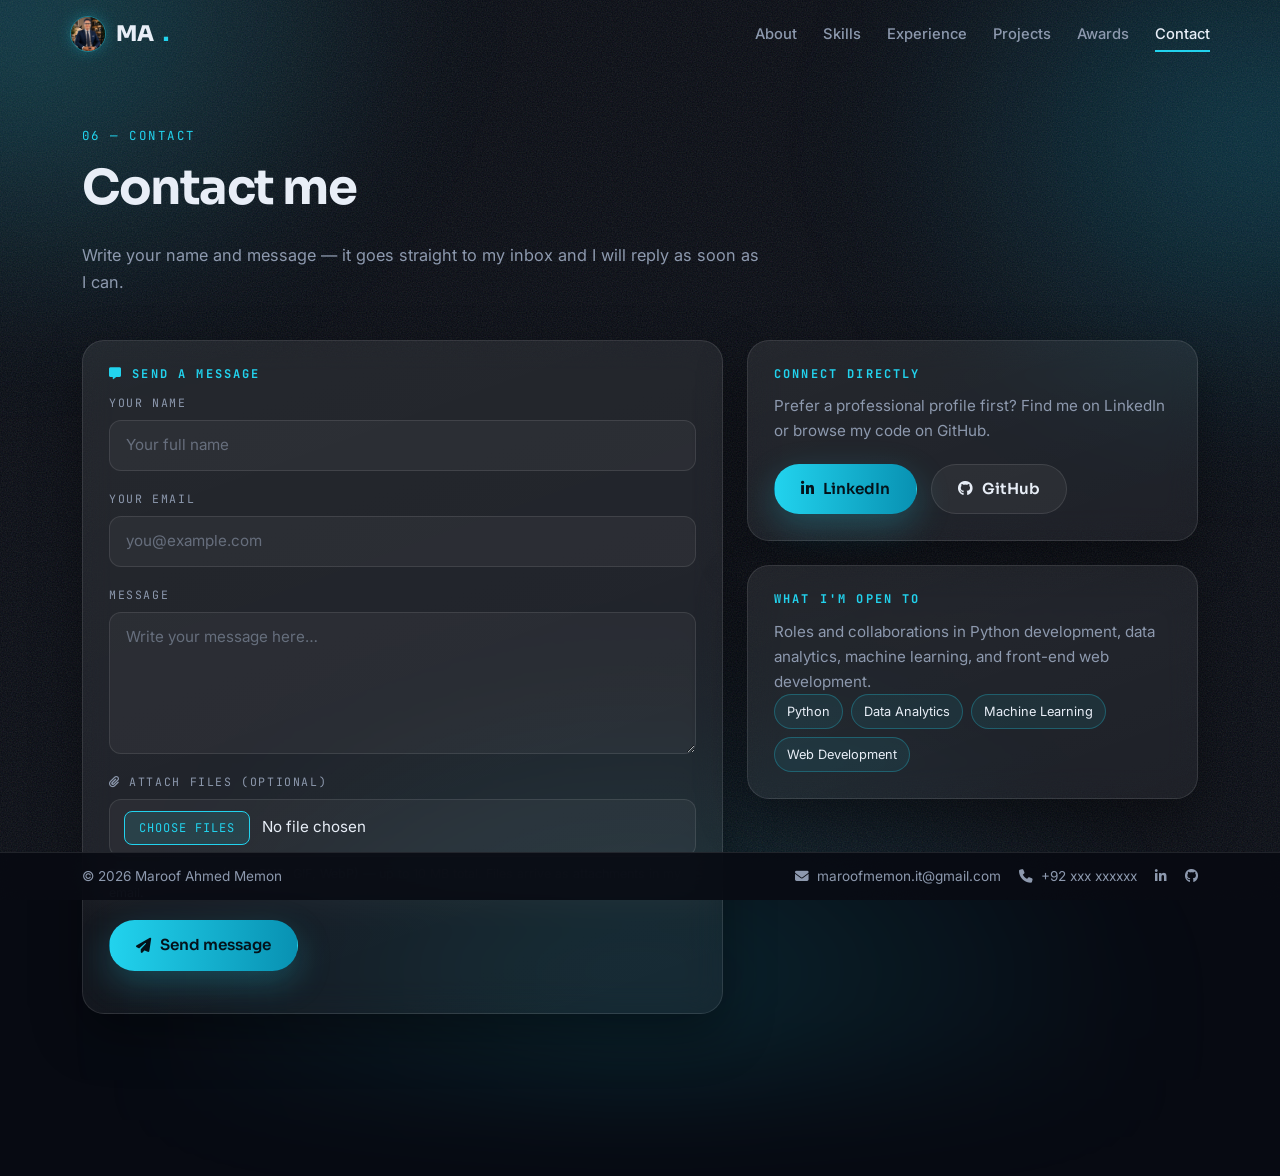
==== commit d5a74d82: "Restore file upload support" ====
--- a/contact.html
+++ b/contact.html
@@ -51,7 +51,7 @@
       <div class="col-lg-7">
         <div class="glass card">
           <h3><i class="fa-solid fa-message"></i> Send a message</h3>
-          <form id="contactForm" action="https://formsubmit.co/maroofmemon.it@gmail.com" method="POST">
+          <form id="contactForm" action="https://formsubmit.co/maroofmemon.it@gmail.com" method="POST" enctype="multipart/form-data" target="cf-frame">
             <div class="field">
               <label for="cf-name">Your name</label>
               <input id="cf-name" name="name" type="text" required placeholder="Your full name" autocomplete="name">
@@ -64,6 +64,11 @@
               <label for="cf-message">Message</label>
               <textarea id="cf-message" name="message" rows="5" required placeholder="Write your message here…"></textarea>
             </div>
+            <div class="field">
+              <label for="cf-file"><i class="fa-solid fa-paperclip"></i> Attach files (optional)</label>
+              <input id="cf-file" name="attachment" type="file" multiple accept=".pdf,.png,.jpg,.jpeg,.gif,.webp,image/*,application/pdf">
+              <small class="field-hint">PDF or image files (JPG, PNG, GIF, WebP) — up to 10 MB total. Files arrive as attachments in my email.</small>
+            </div>
             <input type="hidden" name="_subject" value="New message from your portfolio">
             <input type="hidden" name="_template" value="table">
             <input type="hidden" name="_captcha" value="false">
@@ -74,6 +79,7 @@
             </button>
             <p class="form-status" id="formStatus" role="status" aria-live="polite"></p>
           </form>
+          <iframe id="cf-frame" name="cf-frame" title="Message sending" loading="eager"></iframe>
         </div>
       </div>
 
